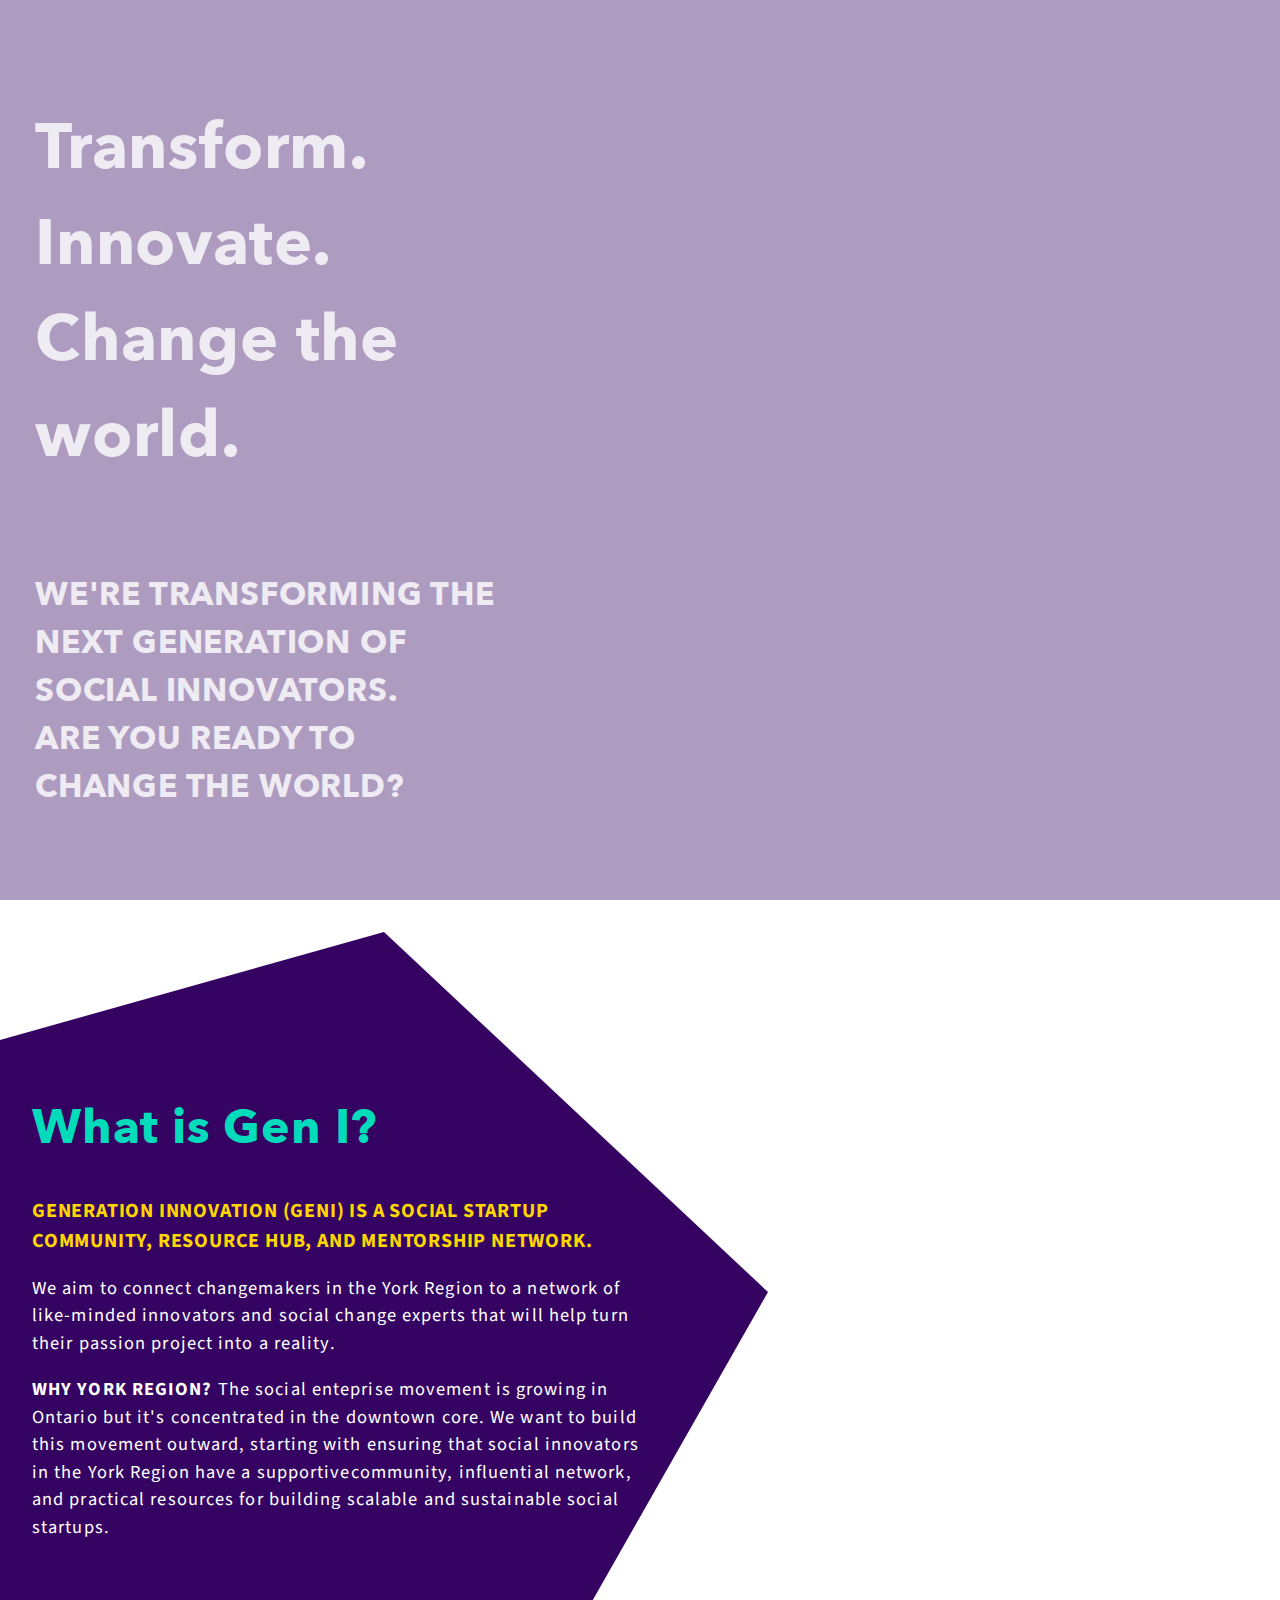
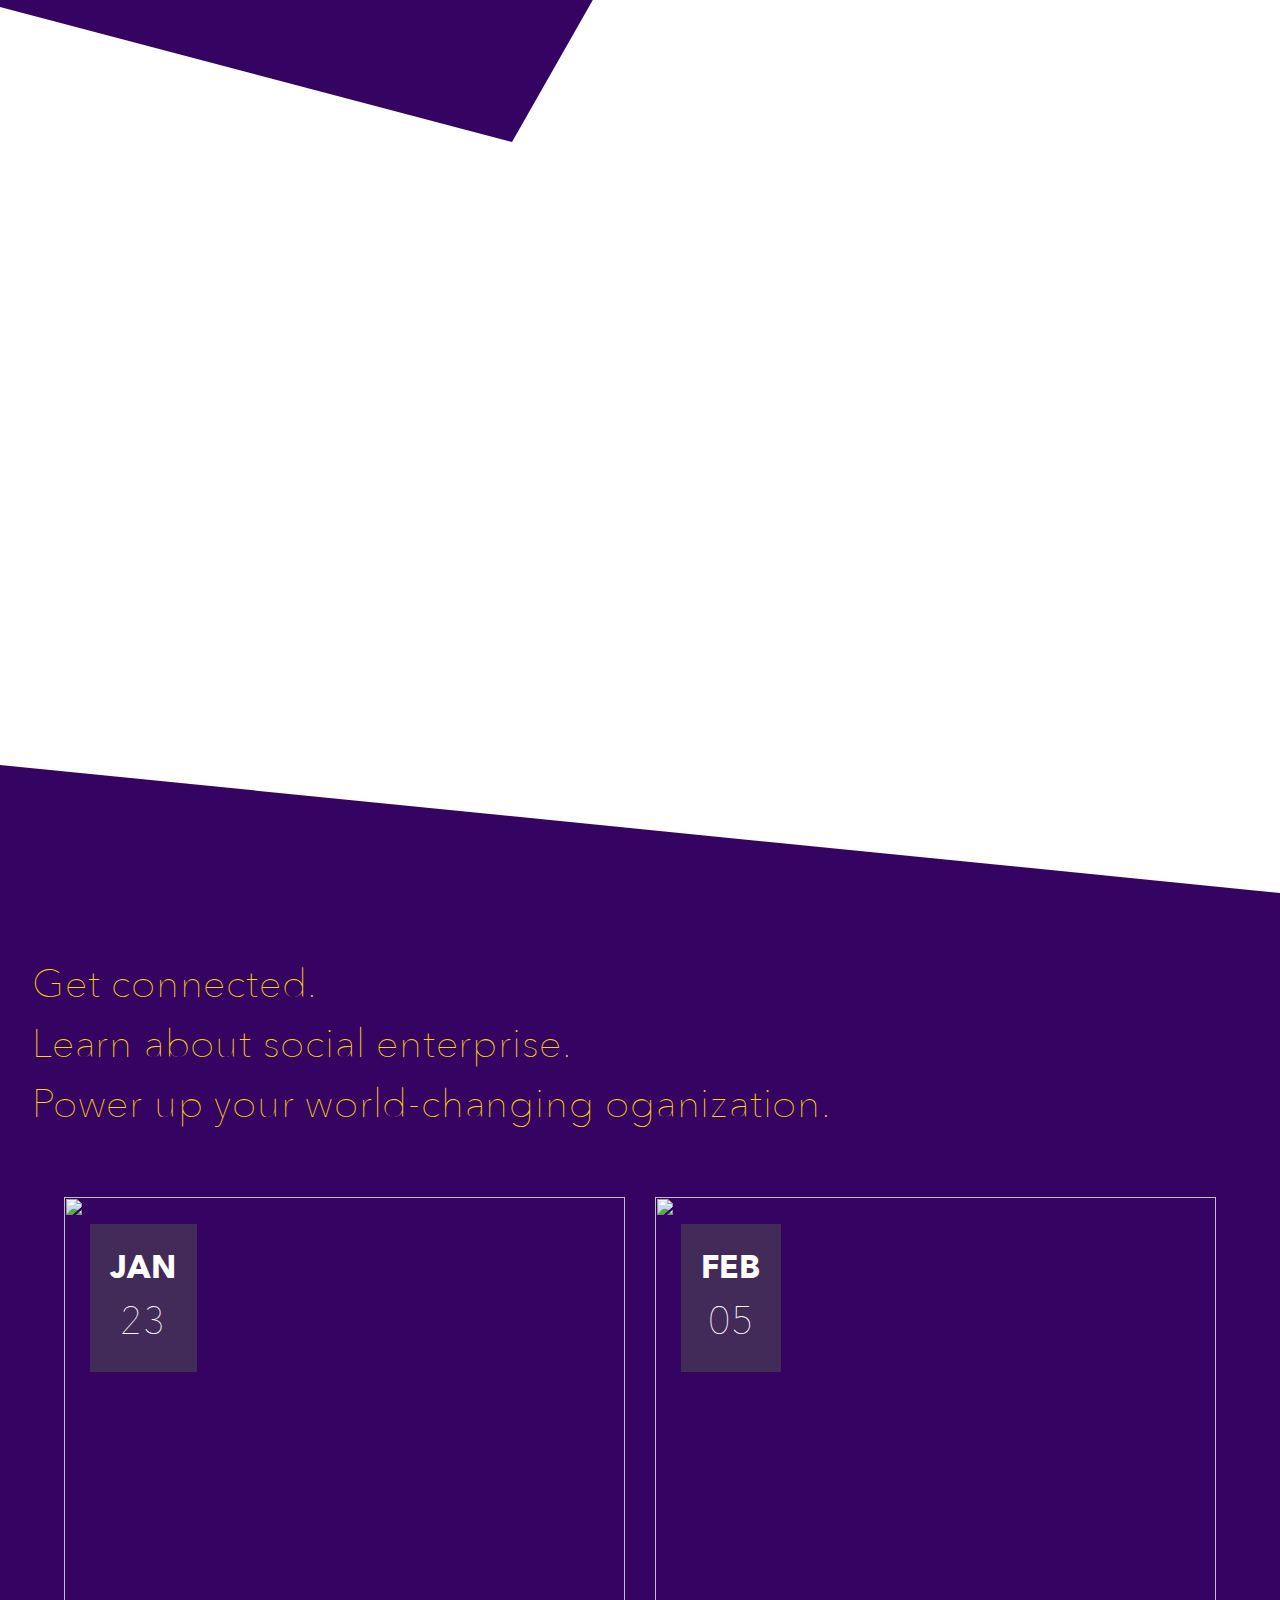
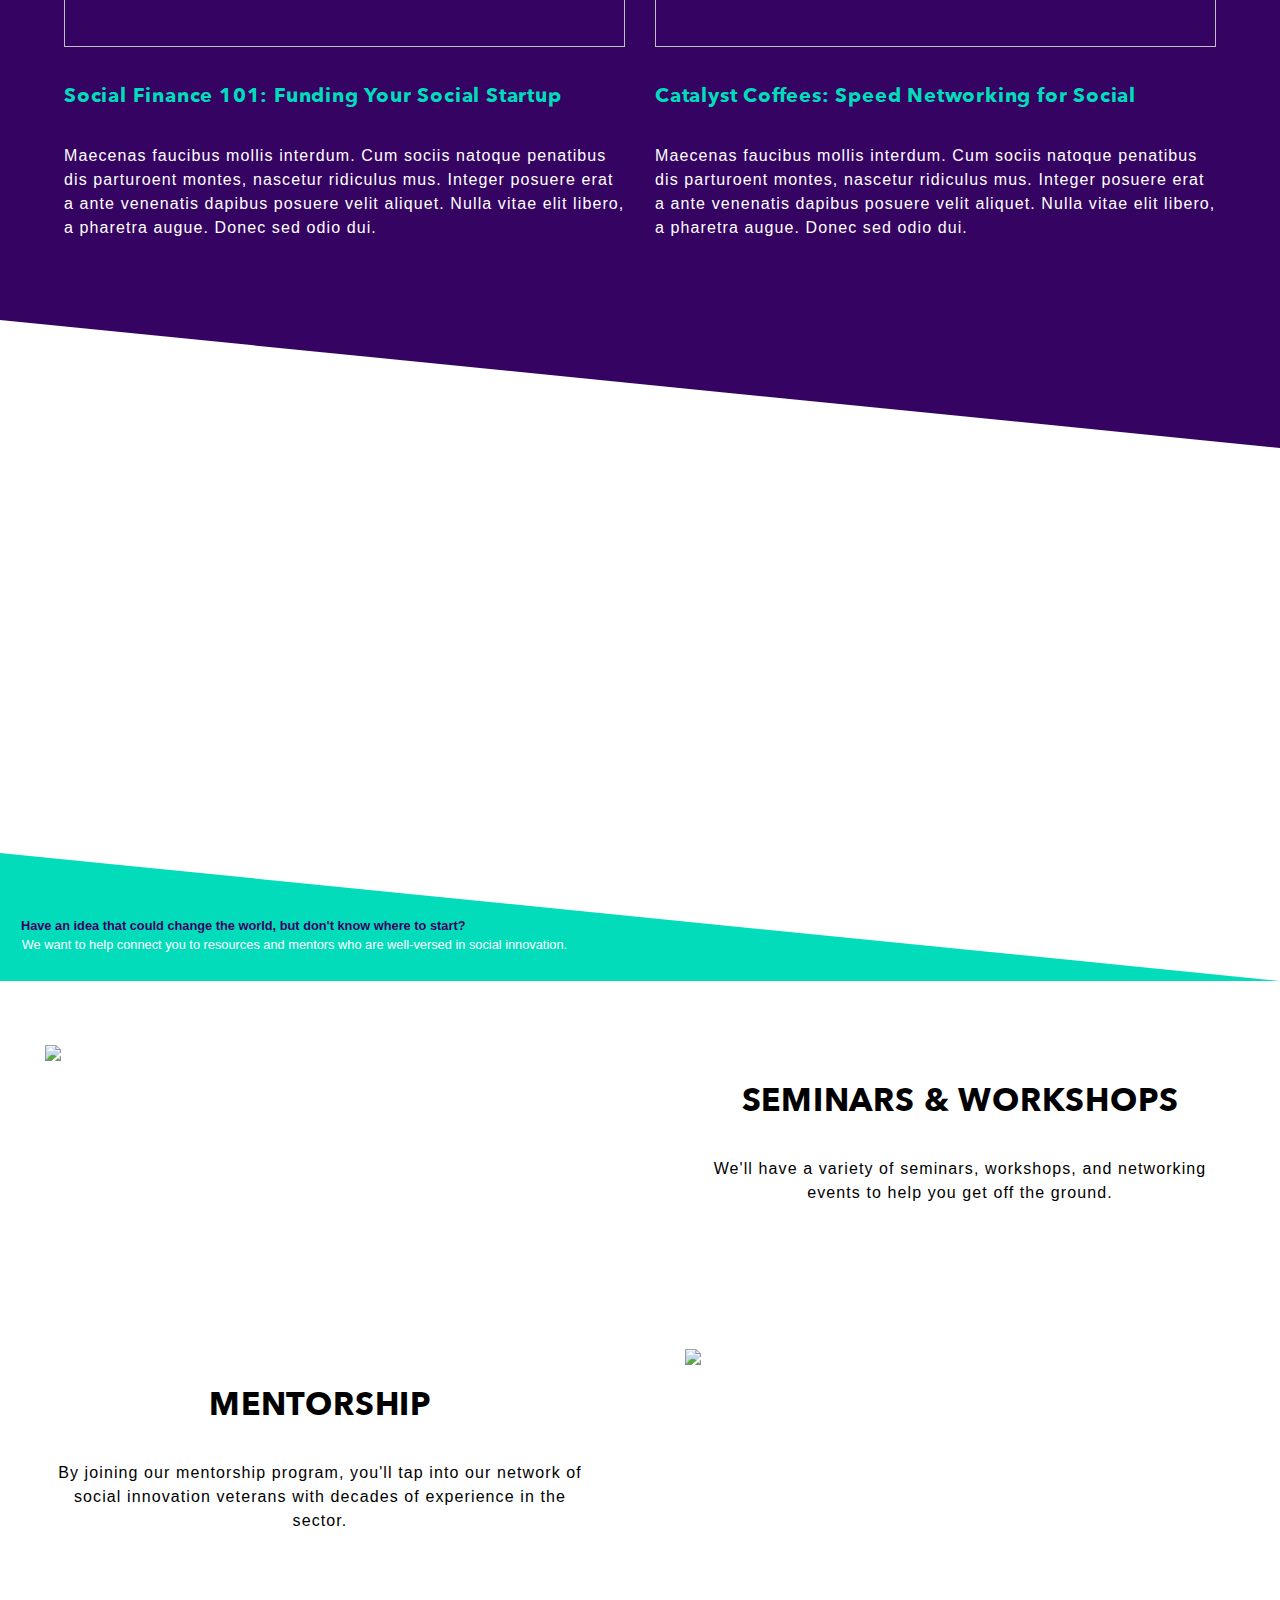
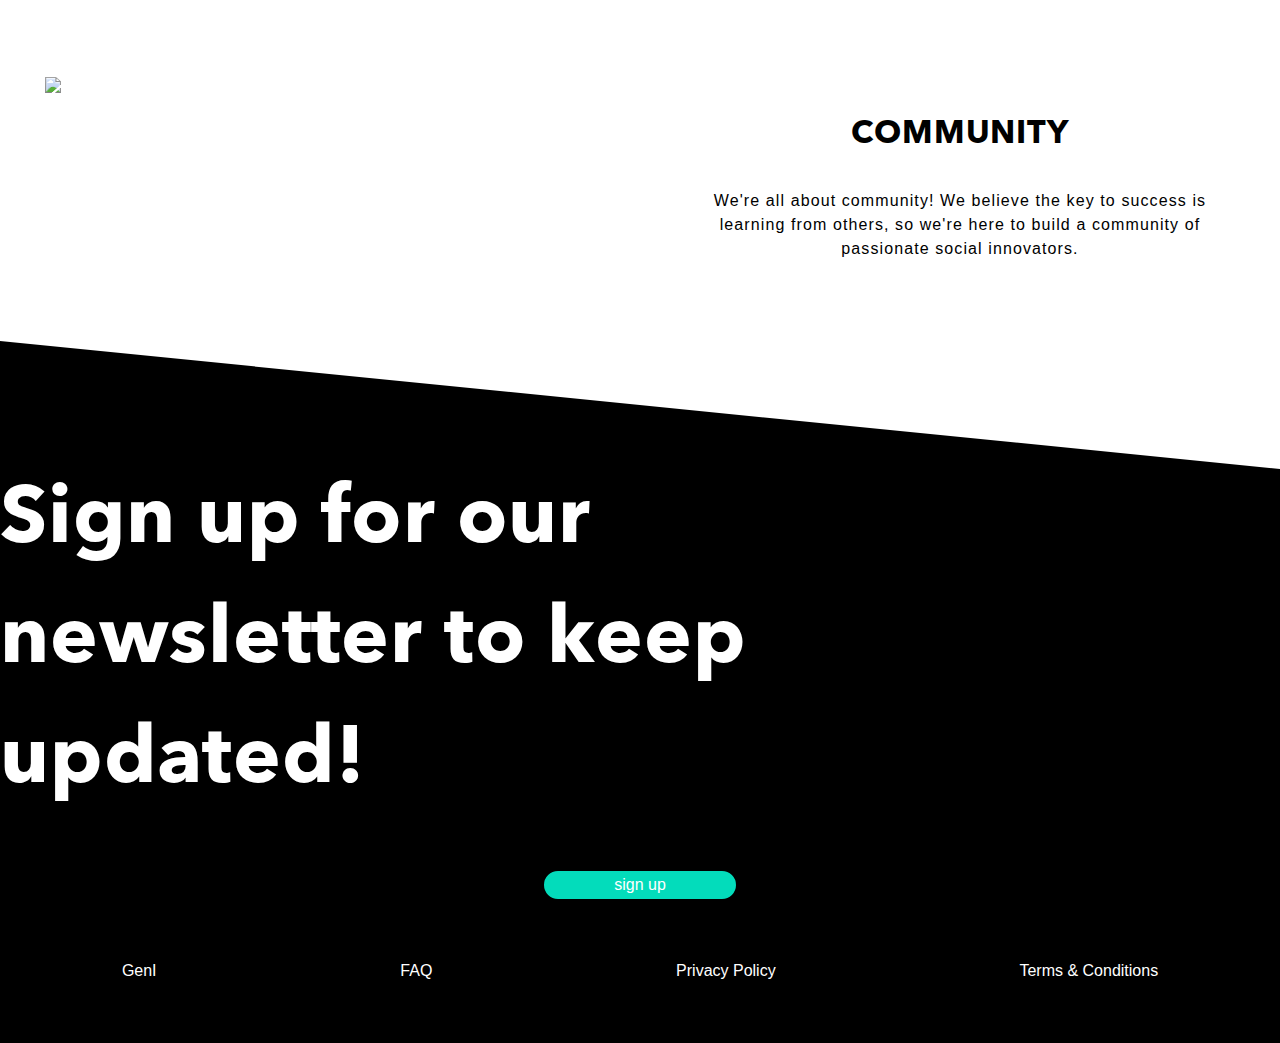
==== index.html @ 62f8d6be "Cleaning up typography and SCSS indenting" ====
<!DOCTYPE html>
<html>
<head>
	<title>Gen I</title>
	<meta name="viewport" content="width=device-width, initial-scale=1">
    <meta charset="UTF-8"/>
	<link rel="stylesheet" href="styles/style.css">
    <link href="https://fonts.googleapis.com/css?family=Oswald:500" rel="stylesheet">
    <link href="https://fonts.googleapis.com/css?family=Source+Sans+Pro" rel="stylesheet">
    <!-- <link rel='stylesheet' id='style-css' href='https://dmz.ryerson.ca/wp-content/themes/dmz/style.css?ver=4.9.8' type='text/css' media='all'/> -->
</head>

<body>

<!--     <nav class="nav">
        <div class="combo">
            <div class="combo-first u-verticalAlignMiddle ">
            </div>
            <div class="combo-last">
            <div class="nav-contentWrapper u-horizontalChildrenNoSpace">
            <div class="nav-listItemWrapper u-horizontalChildren">   
              <a href="https://dmz.ryerson.ca/about/" class="nav-listItem Array">
                About
              </a>        
              <a href="https://dmz.ryerson.ca/accelerator/" class="nav-listItem Array">
                Accelerator
              </a>         
              <a href="https://dmz.ryerson.ca/success-stories/" class="nav-listItem Array">
                Success stories
              </a>      
      </div>   
        <a href="/apply" class="applyButton categories u-bgColor--black">Apply</a>
    </div>
  </div>
  </div>
</nav>

<script type='text/javascript' src='https://ajax.googleapis.com/ajax/libs/jquery/1.11.1/jquery.min.js'></script>
<script src="https://dmz.ryerson.ca/wp-content/themes/dmz/js/plugins.js+main.min.js.pagespeed.jc.UQMGgN7pkT.js"></script>
<script>eval(mod_pagespeed_0NHhij$dhm);</script>
<script>eval(mod_pagespeed_MuyNrjIFzm);</script>
<script type='text/javascript' src='https://dmz.ryerson.ca/wp-includes/js/wp-embed.min.js?ver=4.9.8'></script>
 -->

    <!-- HEADER -->

	<header>

        <!-- <div class="wrapper"> -->
    		<div class="intro">
                <div class="content-intro">
    			<h1>Transform.</br>Innovate.</br>Change the world.</br></h1>
                <h3>We're transforming the next generation of social innovators.</br>Are you ready to change the world?</h3>
                </div>
                <div class="video-container">
                    <div class="color-overlay"></div>
                    <video autoplay muted loop>
                      <source src="video_bg.mp4" type="video/mp4">
                        <!-- add different formats for video -->
                    </video>
                </div>
                
            </div>
            <!-- <div class="introimage">
                <svg xmlns="http://www.w3.org/2000/svg" viewBox="0 0 100 100" preserveAspectRatio="none">
                    <polygon fill="white" points="0,0 30,0 10,50 70,100 100,80 110,110 0,100" />
                </svg>
                <img src="images/rockyshoretoronto.jpg">
            </div>
        </div> -->
    </header>

    <!-- ABOUT US SECTION -->

    <main> 
    	<div class="about">
            <svg xmlns="http://www.w3.org/2000/svg" viewBox="0 0 100 100" preserveAspectRatio="none">
                <polygon fill="white" points="0,75 40,90 60,40 30,0 0,12 0,0 100,0 100,100 0,100" />
            </svg>
            <div class="about-content">
                <h1>What is Gen I?</h1>
                
                <h2>GENERATION INNOVATION (GENI) IS A SOCIAL STARTUP COMMUNITY, RESOURCE HUB, AND MENTORSHIP NETWORK.</h2>
                
                <p>We aim to connect changemakers in the York Region to a network of like-minded innovators and social change experts that will help turn their passion project into a reality.</p>
                
                <p><span>Why York Region?</span> The social enteprise movement is growing in Ontario but it's concentrated in the downtown core.  We want to build this movement outward, starting with ensuring that social innovators in the York Region have a supportivecommunity, influential network, and practical resources for building scalable and sustainable social startups.</p>
            </div>
    	</div>

        <!-- EVENTS SECTION -->

    	<section class="skewedSection">
				<svg class="skewedSection-SVGTopW" xmlns="http://www.w3.org/2000/svg" viewBox="0 0 100 10" preserveAspectRatio="none">
				    <polygon points="100 0 100 10 0 0"></polygon>
				</svg>
				<div class="container">
					<div class="skewedSection-contentWrapper">
					    <h2 class="skewedSection-title">UPCOMING EVENTS</h2>
					</div>
				</div>
				<svg class="skewedSection-SVGBottom" xmlns="http://www.w3.org/2000/svg" viewBox="0 0 100 10" preserveAspectRatio="none">
				    <polygon points="100 10 0 10 0 0"></polygon>
				</svg>
		</section>

    	<section class="events clearfix">
            <div class="events-leed">
                <h4>Get connected.</br>Learn about social enterprise.</br>Power up your world-changing oganization.</h4>
            </div>

            <section class="events-info">
                <div class="events-wrapper">
                    <article>
                        <div class="event-header">
                            <div class="event-image">
                                <img src="images/event-image.jpg">
                            </div>

                            <div class="date">
                                <div class="date-box">
                                    <h3>JAN</h3>
                                    <h4>23</h4>
                                </div>
                            </div>
                        </div>
                        <div class="event-content">
                            <h5>Social Finance 101: Funding Your Social Startup</h5>
                            <p>Maecenas faucibus mollis interdum.  Cum sociis natoque penatibus dis parturoent montes, nascetur ridiculus mus.  Integer posuere erat a ante venenatis dapibus posuere velit aliquet. Nulla vitae elit libero, a pharetra augue. Donec sed odio dui.</p>
                        </div>
                    </article>
                    <article>
                        <div class="event-header">
                            <div class="event-image">
                                <img src="images/event-coffee.jpg">
                            </div>

                            <div class="date">
                                <div class="date-box">
                                    <h3>FEB</h3>
                                    <h4>05</h4>
                                </div>
                            </div>
                        </div>

                        <div class="event-content">
                            <h5>Catalyst Coffees: Speed Networking for Social</h5>
                            <p>Maecenas faucibus mollis interdum.  Cum sociis natoque penatibus dis parturoent montes, nascetur ridiculus mus.  Integer posuere erat a ante venenatis dapibus posuere velit aliquet. Nulla vitae elit libero, a pharetra augue. Donec sed odio dui.</p>
                        </div>
                    </article>
                </div>
            </section>
    	</section>

        <!-- <section class="skewedSection-logo clearfix">
                <svg class="skewedSection-SVGTopW-logo" xmlns="http://www.w3.org/2000/svg" viewBox="0 0 100 10" preserveAspectRatio="none">
                    <polygon points="100 0 100 10 0 0"></polygon>
                </svg>
                <div class="container-logo">
                    <div class="logo-content">
                        <div class="logos"></div>
                        <img src="images/logos.jpg">
                    </div>
                </div>
                <svg class="skewedSection-SVGBottom-logo" xmlns="http://www.w3.org/2000/svg" viewBox="0 0 100 10" preserveAspectRatio="none">
                    <polygon points="100 10 0 10 0 10"></polygon>
                </svg>
        </section>  -->    

        <!-- EVENTS SECTION ENDS HERE -->

        <!-- OUR VISION SECTION -->

    	<section class="skewedSection-vision">
				<svg class="skewedSection-SVGTopW-vision" xmlns="http://www.w3.org/2000/svg" viewBox="0 0 100 10" preserveAspectRatio="none">
				    <polygon points="100 0 100 10 0 0"></polygon>
				</svg>
				<div class="container">
					<div class="skewedSection-contentWrapper">
					    <h2 class="skewedSection-title">OUR VISION</h2>
					</div>
				</div>
				<svg class="skewedSection-SVGBottom-vision" xmlns="http://www.w3.org/2000/svg" viewBox="0 0 100 10" preserveAspectRatio="none">
				    <polygon points="100 10 0 10 0 0"></polygon>
                    <text class="skewedSection-SVGBottom-text" x="19" y="6">Have an idea that could change the world, but don't know where to start?</text>
                    <text class="skewedSection-SVGBottom-text2" x="23" y="7.5">We want to help connect you to resources and mentors who are well-versed in social innovation.</text>
				</svg>
		</section>

    	<section class="vision clearfix">
    		<div class="wrapper-vision clearfix">
                <div class="picture">
                    <img src="images/techmeeting.jpg">
                </div>
                <div class="article">
        			<h3>Seminars &amp; Workshops</h3>
        			<p>We'll have a variety of seminars, workshops, and networking events to help you get off the ground.</p>
                </div>
    		</div>
    		<div class="wrapper-vision clearfix">
                <div class="article">
        			<h3>Mentorship</h3>
        			<p>By joining our mentorship program, you'll tap into our network of social innovation veterans with decades of experience in the sector.</p>
                </div>
                <div class="picture">
                    <img src="images/mentorship.jpg">
                </div>
    		</div>
    		<div class="wrapper-vision clearfix">
                <div class="picture">
                    <img src="images/torontobuilding.jpg">
                </div>
                <div class="article">
        			<h3>Community</h3>
        			<p>We're all about community! We believe the key to success is learning from others, so we're here to build a community of passionate social innovators.</p>
                </div>
    		</div>
    	</section>

        <!-- OUR VISION SECTION ENDS HERE -->
    </main>

    <footer>
        <svg class="skewedSection-SVGTopW-footer" xmlns="http://www.w3.org/2000/svg" viewBox="0 0 100 10" preserveAspectRatio="none">
                <polygon points="100 0 100 10 0 0"></polygon>
        </svg>
        <div class="footer-content">
        	<div class="footerintro">
        		<h1>Sign up for our</br>newsletter to keep</br>updated!</h1>
        	</div>
            <div class="signup">sign up</div>
            <div class="info">
                <div>GenI</div>
                <div>FAQ</div>
                <div>Privacy Policy</div>
                <div>Terms &amp; Conditions</div>
            </div>
        </div>
    </footer>

<!--     <script>
        // When the user scrolls down 20px from the top of the document, slide down the navbar
        window.onscroll = function() {scrollFunction()};

        function scrollFunction() {
          if (document.body.scrollTop > 20 || document.documentElement.scrollTop > 20) {
            document.getElementById("navbar").style.top = "0";
          } else {
            document.getElementById("navbar").style.top = "-50px";
          }
        }
    </script> -->

</body>
</html>
---- styles/style.css ----
article, aside, details, figcaption, figure, footer, header, hgroup, nav, section, summary {
  display: block; }

audio, canvas, video {
  display: inline-block; }

audio:not([controls]) {
  display: none;
  height: 0; }

[hidden] {
  display: none; }

html {
  font-family: sans-serif;
  -webkit-text-size-adjust: 100%;
  -ms-text-size-adjust: 100%; }

a:focus {
  outline: thin dotted; }

a:active, a:hover {
  outline: 0; }

h1 {
  font-size: 2em; }

abbr[title] {
  border-bottom: 1px dotted; }

b, strong {
  font-weight: 700; }

dfn {
  font-style: italic; }

mark {
  background: #ff0;
  color: #000; }

code, kbd, pre, samp {
  font-family: monospace, serif;
  font-size: 1em; }

pre {
  white-space: pre-wrap;
  word-wrap: break-word; }

q {
  quotes: \201C \201D \2018 \2019; }

small {
  font-size: 80%; }

sub, sup {
  font-size: 75%;
  line-height: 0;
  position: relative;
  vertical-align: baseline; }

sup {
  top: -.5em; }

sub {
  bottom: -.25em; }

img {
  border: 0; }

svg:not(:root) {
  overflow: hidden; }

fieldset {
  border: 1px solid silver;
  margin: 0 2px;
  padding: .35em .625em .75em; }

button, input, select, textarea {
  font-family: inherit;
  font-size: 100%;
  margin: 0; }

button, input {
  line-height: normal; }

button, html input[type=button],
input[type=reset], input[type=submit] {
  -webkit-appearance: button;
  cursor: pointer; }

button[disabled], input[disabled] {
  cursor: default; }

input[type=checkbox], input[type=radio] {
  box-sizing: border-box;
  padding: 0; }

input[type=search] {
  -webkit-appearance: textfield;
  -moz-box-sizing: content-box;
  -webkit-box-sizing: content-box;
  box-sizing: content-box; }

input[type=search]::-webkit-search-cancel-button, input[type=search]::-webkit-search-decoration {
  -webkit-appearance: none; }

textarea {
  overflow: auto;
  vertical-align: top; }

table {
  border-collapse: collapse;
  border-spacing: 0; }

body, figure {
  margin: 0; }

legend, button::-moz-focus-inner, input::-moz-focus-inner {
  border: 0;
  padding: 0; }

.clearfix:after {
  visibility: hidden;
  display: block;
  font-size: 0;
  content: " ";
  clear: both;
  height: 0; }

* {
  -moz-box-sizing: border-box;
  -webkit-box-sizing: border-box;
  box-sizing: border-box; }

* {
  box-sizing: border-box; }

.clearfix:after {
  visibility: hidden;
  display: block;
  font-size: 0;
  content: " ";
  clear: both;
  height: 0; }

/**********************************
/* TYPOGRAPHY
/* - Imports
**********************************/
/* Webfont Imports */
@font-face {
  font-family: 'Avenir Next';
  src: url("../fonts/AvenirNext-Regular.woff") format("woff2"), url("../fonts/AvenirNext-Heavy.woff") format("woff");
  font-weight: 900;
  font-style: normal; }
@font-face {
  font-family: 'Avenir Next';
  src: url("../fonts/AvenirNext-UltraLight.woff2") format("woff2"), url("../fonts/AvenirNext-UltraLight.woff") format("woff");
  font-weight: 200;
  font-style: normal; }
@font-face {
  font-family: 'Avenir Next';
  src: url("../fonts/AvenirNext-Bold.woff2") format("woff2"), url("../fonts/AvenirNext-Bold.woff") format("woff");
  font-weight: bold;
  font-style: normal; }
@font-face {
  font-family: 'Avenir Next';
  src: url("../fonts/AvenirNext-Italic.woff2") format("woff2"), url("../fonts/AvenirNext-Italic.woff") format("woff");
  font-weight: normal;
  font-style: italic; }
@font-face {
  font-family: 'Avenir Next';
  src: url("../fonts/AvenirNext-Regular.woff2") format("woff2"), url("../fonts/AvenirNext-Regular.woff") format("woff");
  font-weight: normal;
  font-style: normal; }
@font-face {
  font-family: 'Open Sans';
  src: url("open_sans_700-webfont.woff2") format("woff2"), url("open_sans_700-webfont.woff") format("woff");
  font-weight: bold;
  font-style: normal; }
@font-face {
  font-family: 'Open Sans';
  src: url("open_sans_700italic-webfont.woff2") format("woff2"), url("open_sans_700italic-webfont.woff") format("woff");
  font-weight: bold;
  font-style: italic; }
@font-face {
  font-family: 'Open Sans';
  src: url("open_sans_italic-webfont.woff2") format("woff2"), url("open_sans_italic-webfont.woff") format("woff");
  font-weight: normal;
  font-style: italic; }
@font-face {
  font-family: 'Open Sans';
  src: url("open_sans_regular-webfont.woff2") format("woff2"), url("open_sans_regular-webfont.woff") format("woff");
  font-weight: normal;
  font-style: normal; }
/**********************************
/* SASS VARIABLES
/* - Typography
/* - Colours
/* - Gradients
/* - CSS Shapes
**********************************/
/* Typography Variables */
/* Colour Variables */
/**********************************
/* TYPOGRAPHY STYLES
/* - Setup (body, html)
/* - Headers
/* - Lists (UL, OL)
/* - Links
/* - CTAs
**********************************/
/* Typography Styles Setup */
body, html {
  font-family: "Open Sans", Arial, Helvetica, sans-serif;
  font-size: 16px;
  color: #000000; }

h1, h2, h3, h4, h5, h6 {
  font-family: "Avenir Next", "Franklin Gothic Medium", "Arial Narrow", Arial, sans-serif;
  font-weight: bold;
  line-height: 1.5;
  letter-spacing: 0.8px; }

/* Really, I'm just using these below H1-6 styles to assign a variety of font sizing that I know I'll be using throughout this design */
h1 {
  font-size: 5rem; }

h2 {
  font-size: 3.75rem;
  text-transform: uppercase; }

h3 {
  font-size: 2rem;
  text-transform: uppercase; }

h4 {
  font-size: 2.5rem;
  font-weight: 200; }

h5 {
  font-size: 1.25rem; }

h6 {
  font-size: 1.25rem;
  font-style: italic;
  font-weight: bold; }

p {
  line-height: 1.5;
  letter-spacing: 1.1px; }

/* Links within paragraphs */
p a {
  font-weight: bold;
  color: #03DCBB; }

/**********************************
/* SECTION: EVENTS
**********************************/
.events {
  max-width: 100%;
  background: #350462; }

.events-wrapper {
  width: 90%;
  margin: 0 auto; }

.events-leed {
  padding: 1vh 2.5vw;
  color: #FED702; }

.date {
  text-align: center;
  margin-left: 2vw;
  margin-top: 3vh;
  z-index: 1;
  height: 18vh; }
  .date .date-box {
    padding: 20px;
    background: rgba(80, 80, 80, 0.5); }
    .date .date-box h3, .date .date-box h4 {
      color: #FFFFFF;
      margin: 0; }

article {
  background: #350462;
  width: calc((100% - 30px) / 2);
  margin-right: 30px;
  float: left; }

.events-info article:nth-of-type(2) {
  margin-right: 0; }

.event-header {
  width: 100%;
  height: 50vh;
  position: relative;
  display: flex;
  justify-content: left;
  overflow: hidden;
  margin: 0 auto; }
  .event-header .event-image img {
    width: 100%;
    height: 50vh; }
  .event-header .event-image {
    position: absolute;
    top: 0;
    left: 0;
    width: 100%; }

.event-content {
  padding: 0 0 4rem; }
  .event-content h5 {
    color: #03DCBB; }

.event-content p {
  color: #fff; }

/**********************************
/* THIS IS FOR THE SKEWED SECTION
**********************************/
.skewedSection, .skewedSection-vision, .skewedSection-logo {
  position: relative; }

.skewedSection {
  background: url(../images/header-vision.jpg);
  background-position: center;
  background-size: cover;
  background-repeat: no-repeat;
  background-attachment: fixed; }

.skewedSection-vision {
  background: url(../images/light.jpg);
  background-position: center top;
  background-size: cover;
  background-repeat: no-repeat;
  background-attachment: fixed; }

.skewedSection-title {
  font-family: "Avenir Next", "Franklin Gothic Medium", "Arial Narrow", Arial, sans-serif; }

.skewedSection-contentWrapper {
  padding-top: 250px;
  padding-bottom: 325px;
  min-height: 160px;
  vertical-align: middle; }

.skewedSection-title {
  font-size: 30px;
  line-height: 1.2;
  color: #fff; }

.skewedSection-SVGTopW {
  position: absolute;
  fill: #fff; }

.skewedSection-SVGTopW-vision {
  position: absolute;
  fill: #350462; }

.skewedSection-SVGTopW-logo {
  position: absolute;
  fill: #350462; }

.skewedSection-SVGBottom {
  position: absolute;
  fill: #350462; }

.skewedSection-SVGBottom-vision {
  position: absolute;
  fill: #03DCBB; }

.skewedSection-SVGBottom-logo {
  position: absolute;
  fill: #03DCBB; }

.skewedSection-SVGBottom, .skewedSection-SVGBottom-vision, .skewedSection-SVGBottom-logo {
  bottom: 0; }

.skewedSection-SVGBottom-text {
  font-size: 1px;
  font-weight: bold;
  text-anchor: middle;
  fill: #350462; }

.skewedSection-SVGBottom-text2 {
  font-size: 1px;
  text-anchor: middle;
  fill: white; }

.container {
  max-width: 1060px;
  margin: 0 auto;
  width: 90%; }

section {
  display: block; }

*, :after, :before {
  box-sizing: border-box; }

svg:not(:root) {
  overflow: hidden; }

div {
  display: block; }

/*SKEWED SECTION ENDS HERE*/
/*HEADER SECTION STARTS HERE*/
.video-container {
  position: absolute;
  top: 0;
  left: 0;
  width: 100%; }

.color-overlay {
  position: absolute;
  top: 0;
  left: 0;
  background-color: #350462;
  width: 100%;
  height: 100vh;
  opacity: 0.4; }

.intro {
  width: 100%;
  height: 100vh;
  position: relative;
  display: flex;
  align-items: center;
  justify-content: left;
  overflow: hidden; }

.content-intro {
  width: 40vw;
  text-align: left;
  padding: 20px;
  margin: 15px;
  z-index: 1;
  opacity: 0.8; }

.content-intro h1 {
  font-family: "Avenir Next", "Franklin Gothic Medium", "Arial Narrow", Arial, sans-serif;
  font-size: 4em;
  color: #fff; }

.content-intro h3 {
  font-family: "Avenir Next", "Franklin Gothic Medium", "Arial Narrow", Arial, sans-serif;
  padding-top: 5vh;
  font-size: 2em;
  color: #fff; }

/*HEADER SECTION ENDS HERE*/
/*ABOUT GENI STARTS HERE*/
.about {
  max-width: 100vw;
  margin: 0 auto;
  background-color: #350462;
  height: 100vh; }

.about-content {
  width: 50%; }

.about-content h1 {
  padding-top: 25%;
  padding-left: 2.5vw;
  color: #03DCBB;
  font-family: "Avenir Next", "Franklin Gothic Medium", "Arial Narrow", Arial, sans-serif;
  font-size: 3em; }

.about-content h2 {
  font-family: 'Source Sans Pro', sans-serif;
  font-size: 1.25em;
  padding-left: 2.5vw;
  color: #FED702; }

.about-content p {
  font-family: 'Source Sans Pro', sans-serif;
  font-size: 1.15em;
  padding-left: 2.5vw;
  color: #fff; }

.about-content span {
  text-transform: uppercase;
  font-weight: bold; }

.about svg {
  position: absolute;
  width: 100%;
  height: 100%; }

/*ABOUT GENI ENDS HERE*/
/*OUR VISION CONTENT*/
.wrapper-vision {
  max-width: 100vw;
  margin: 0 auto; }

.picture img {
  max-width: 100%; }

.picture {
  float: left;
  width: 50%;
  padding: 5vw 5vh; }

.article {
  float: left;
  width: 50%;
  padding: 5vw 5vh;
  text-align: center; }

/*OUR VISION CONTENT ENDS HERE*/
/*FOOTER SECTION STARTS HERE*/
.skewedSection-SVGTopW-footer {
  position: absolute;
  fill: #fff; }

.footer-content {
  padding-top: 7vh;
  padding-bottom: 7vh;
  background-color: black; }

.footerintro {
  /*vertical-align: middle;*/
  color: #fff; }

.signup {
  margin: 0 auto;
  width: 15%;
  background: #03DCBB;
  border: 5px solid #03DCBB;
  border-radius: 30px;
  color: #fff;
  text-align: center; }

.info {
  padding-top: 7vh;
  display: flex;
  justify-content: space-around;
  color: #fff; }

/*# sourceMappingURL=style.css.map */
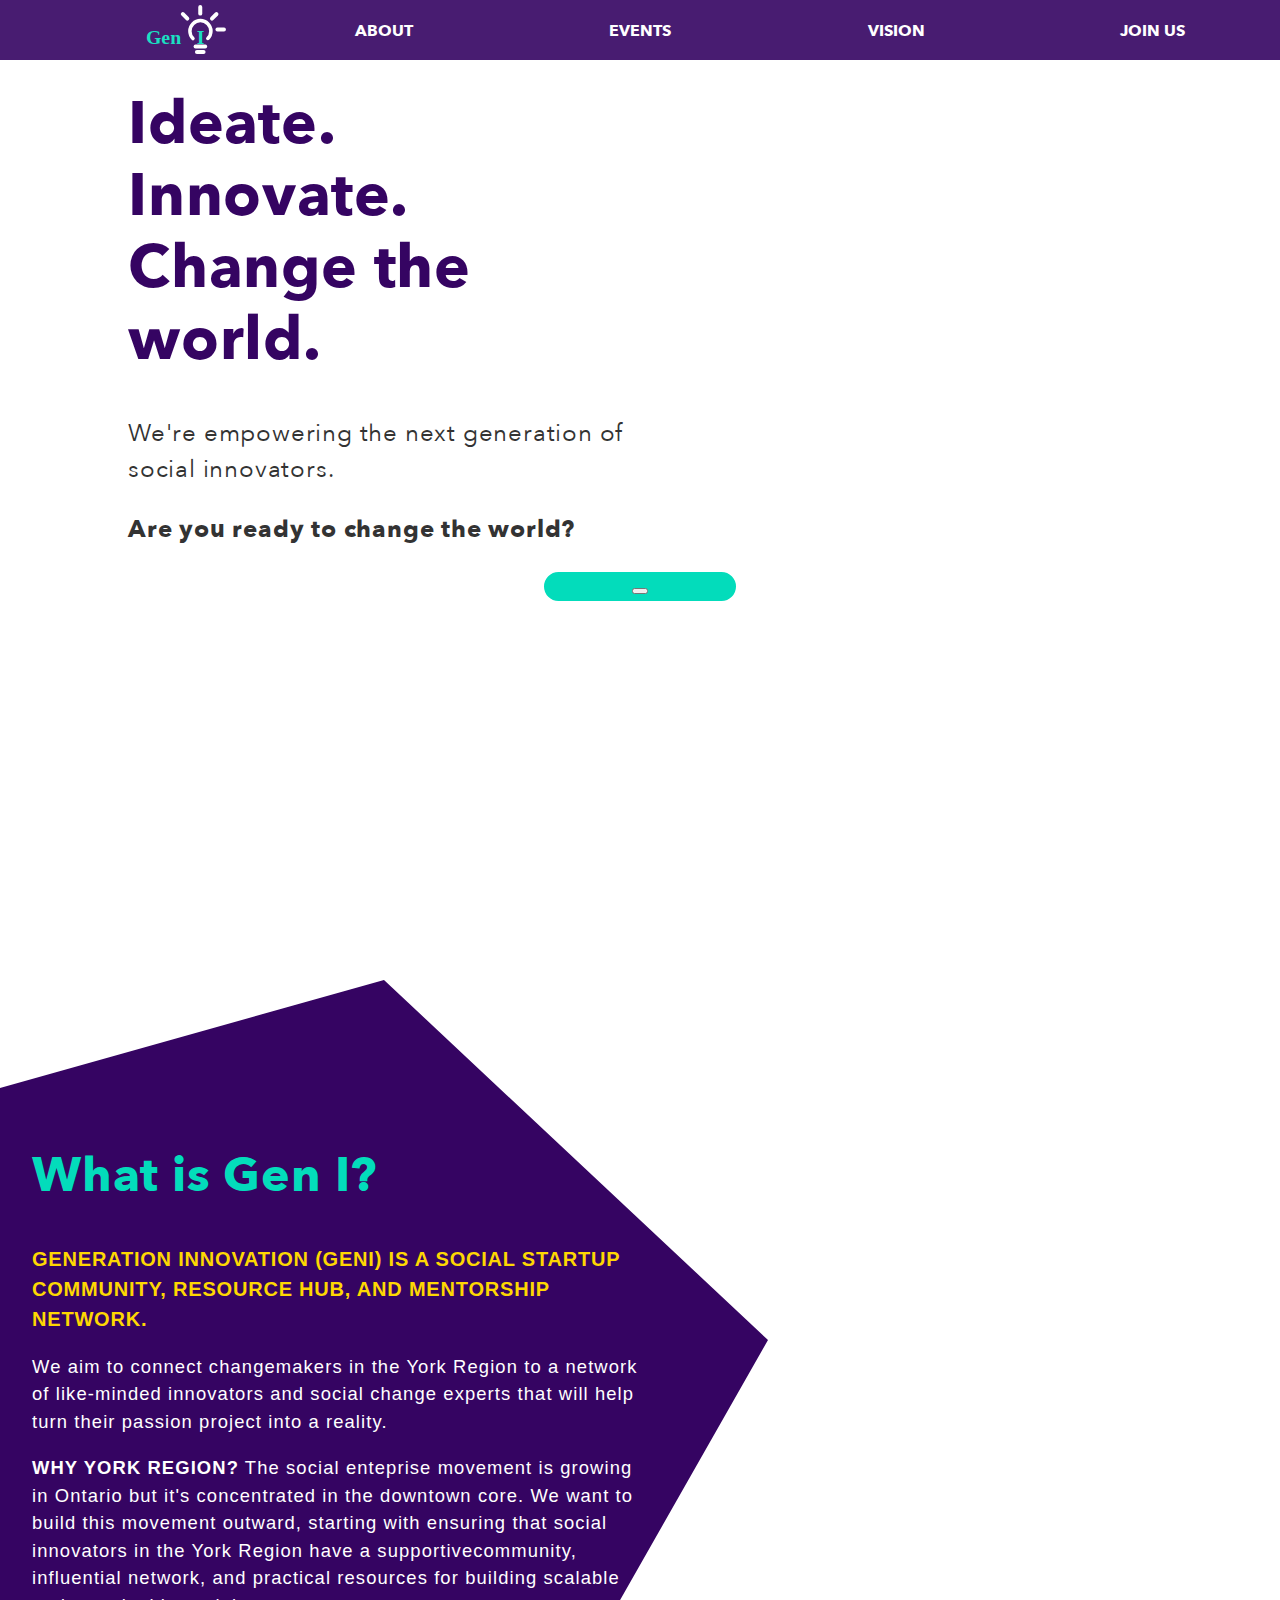
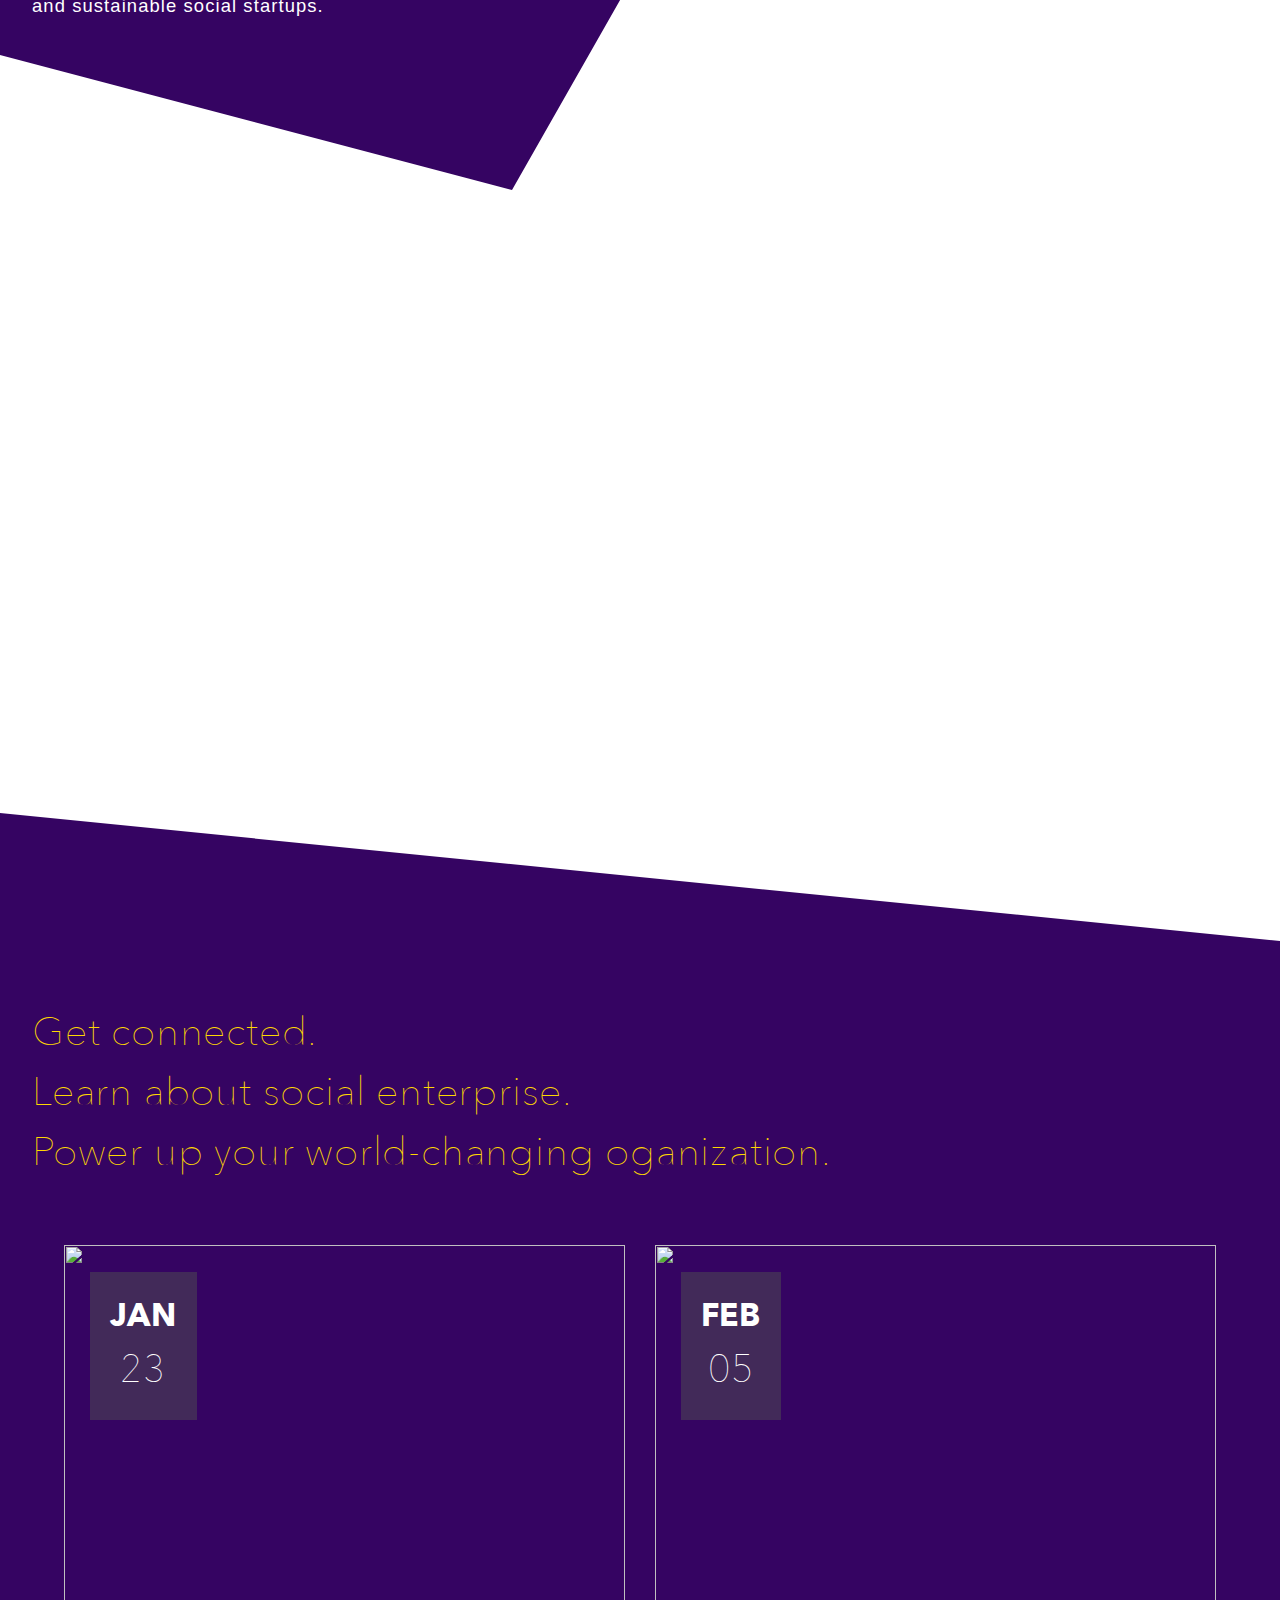
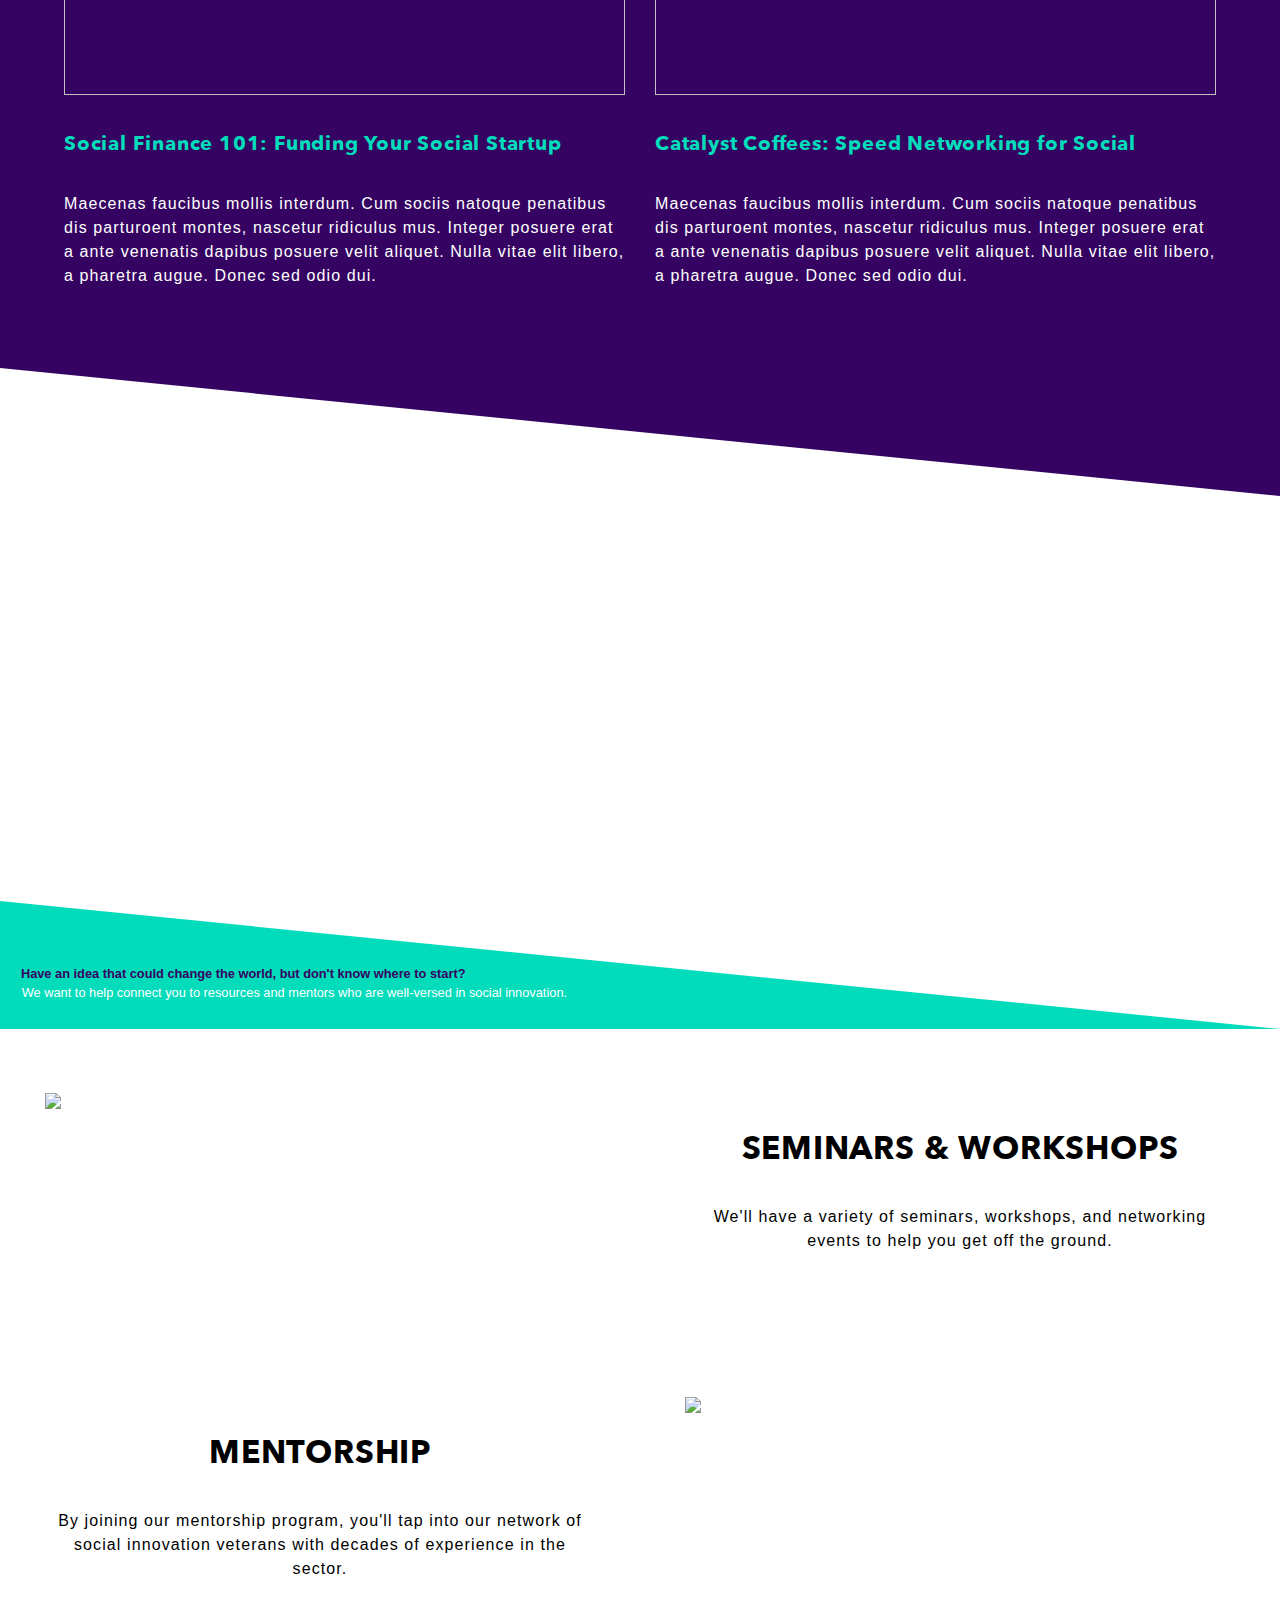
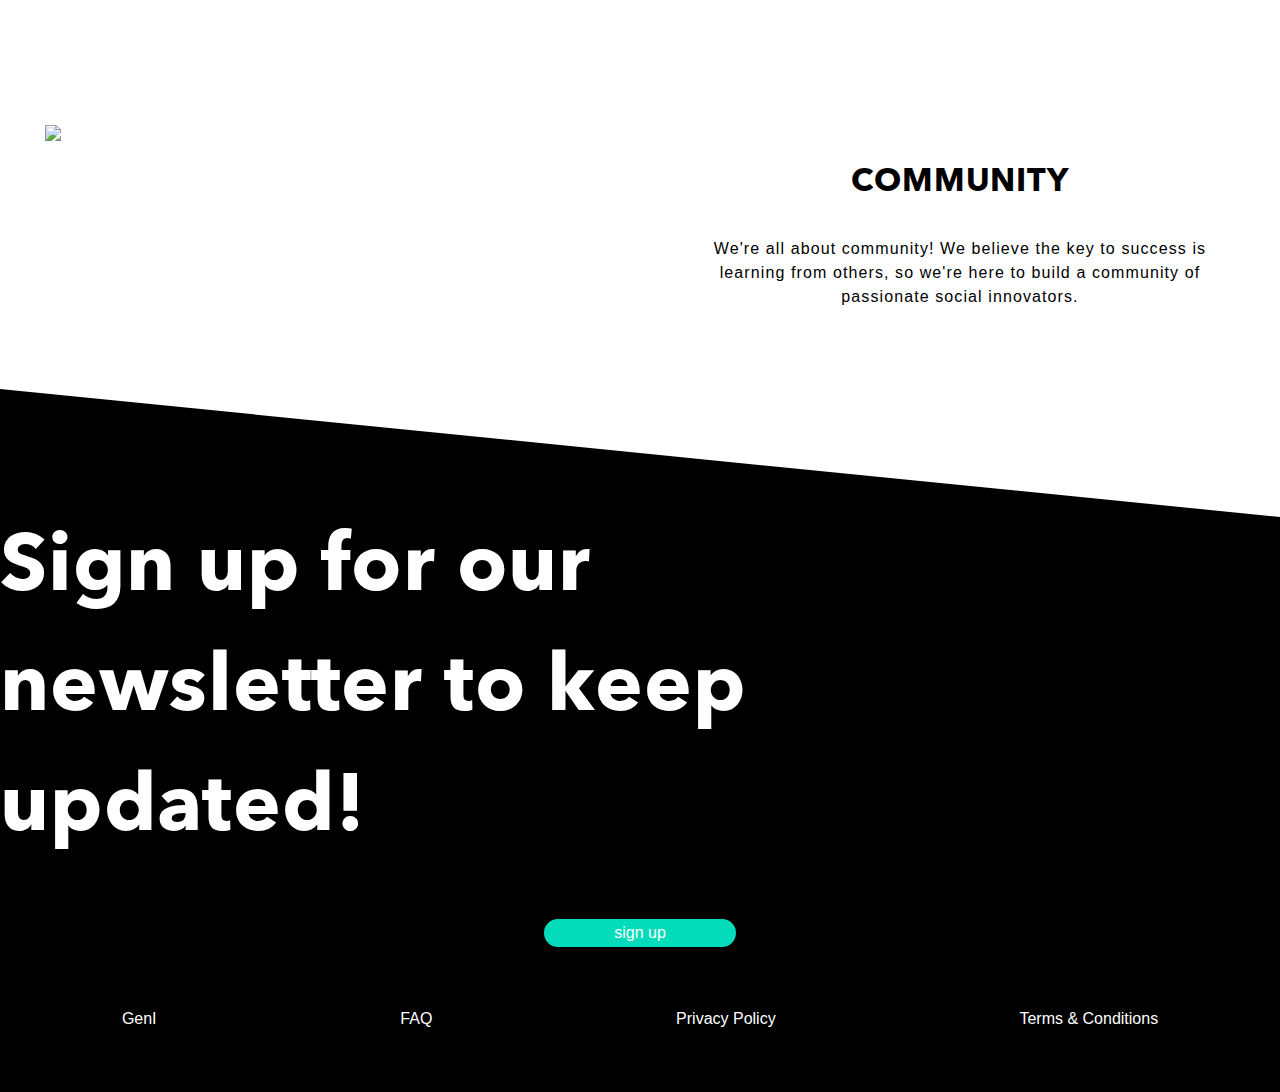
==== commit 5fb568c3: "Merge pull request #1 from kevinfreire/master" ====
--- a/index.html
+++ b/index.html
@@ -1,82 +1,86 @@
 <!DOCTYPE html>
 <html>
+
 <head>
 	<title>Gen I</title>
 	<meta name="viewport" content="width=device-width, initial-scale=1">
     <meta charset="UTF-8"/>
 	<link rel="stylesheet" href="styles/style.css">
-    <link href="https://fonts.googleapis.com/css?family=Oswald:500" rel="stylesheet">
-    <link href="https://fonts.googleapis.com/css?family=Source+Sans+Pro" rel="stylesheet">
     <!-- <link rel='stylesheet' id='style-css' href='https://dmz.ryerson.ca/wp-content/themes/dmz/style.css?ver=4.9.8' type='text/css' media='all'/> -->
 </head>
 
 <body>
-
-<!--     <nav class="nav">
-        <div class="combo">
-            <div class="combo-first u-verticalAlignMiddle ">
-            </div>
-            <div class="combo-last">
-            <div class="nav-contentWrapper u-horizontalChildrenNoSpace">
-            <div class="nav-listItemWrapper u-horizontalChildren">   
-              <a href="https://dmz.ryerson.ca/about/" class="nav-listItem Array">
-                About
-              </a>        
-              <a href="https://dmz.ryerson.ca/accelerator/" class="nav-listItem Array">
-                Accelerator
-              </a>         
-              <a href="https://dmz.ryerson.ca/success-stories/" class="nav-listItem Array">
-                Success stories
-              </a>      
-      </div>   
-        <a href="/apply" class="applyButton categories u-bgColor--black">Apply</a>
-    </div>
-  </div>
-  </div>
-</nav>
-
-<script type='text/javascript' src='https://ajax.googleapis.com/ajax/libs/jquery/1.11.1/jquery.min.js'></script>
-<script src="https://dmz.ryerson.ca/wp-content/themes/dmz/js/plugins.js+main.min.js.pagespeed.jc.UQMGgN7pkT.js"></script>
-<script>eval(mod_pagespeed_0NHhij$dhm);</script>
-<script>eval(mod_pagespeed_MuyNrjIFzm);</script>
-<script type='text/javascript' src='https://dmz.ryerson.ca/wp-includes/js/wp-embed.min.js?ver=4.9.8'></script>
- -->
-
-    <!-- HEADER -->
-
 	<header>
-
-        <!-- <div class="wrapper"> -->
-    		<div class="intro">
-                <div class="content-intro">
-    			<h1>Transform.</br>Innovate.</br>Change the world.</br></h1>
-                <h3>We're transforming the next generation of social innovators.</br>Are you ready to change the world?</h3>
-                </div>
-                <div class="video-container">
-                    <div class="color-overlay"></div>
-                    <video autoplay muted loop>
-                      <source src="video_bg.mp4" type="video/mp4">
-                        <!-- add different formats for video -->
-                    </video>
-                </div>
-                
-            </div>
-            <!-- <div class="introimage">
+        <!-- Navigation will go here -->
+        <nav>
+            <div class="logo-wrapper">
+                <img id="logo" src="images/geni-logo-web.svg"/>
+                <!-- I can't decide if I prefer the image or words on yellow bkg... -->
+                <!-- <div class="logo-word">GEN I</div> -->
+            </div>
+            <ul>
+                <li>
+                    <a href="#about">About</a>
+                </li>
+
+                <li>
+                    <a href="#events">Events</a>
+                </li>
+
+                <li>
+                    <a href="#vision">Vision</a>
+                </li>
+
+                <li class="nav-CTA">
+                    <a href="#join">Join Us</a>
+                </li>
+            </ul>
+        </nav>
+    </header>
+
+    <main>
+        <section id="hero">
+            <div class="hero-content">
+                <h1>Ideate.</br>
+                    Innovate.</br>
+                    Change the world.</br>
+                </h1>
+
+                <h2>We're empowering the next generation of social innovators.</h2>
+
+                <h3>Are you ready to change the world?</h3>
+            </div>
+        
+            <div class="hero-image pentagon-right bkg-rocky-toronto"></div>
+
+            <!-- <div class="hero-image">
+                <div class="pentagon-right"></div>
+
                 <svg xmlns="http://www.w3.org/2000/svg" viewBox="0 0 100 100" preserveAspectRatio="none">
                     <polygon fill="white" points="0,0 30,0 10,50 70,100 100,80 110,110 0,100" />
                 </svg>
-                <img src="images/rockyshoretoronto.jpg">
-            </div>
-        </div> -->
-    </header>
+            </div> -->
+
+            <div class="signup">
+                <div class="signup-wrapper">
+                    <form id="hero-signup">
+                        <button id="hero-signup">
+                        </button>
+                    </form>
+                </div>
+            </div>
+        </section>
+
+
 
     <!-- ABOUT US SECTION -->
 
-    <main> 
+    
     	<div class="about">
             <svg xmlns="http://www.w3.org/2000/svg" viewBox="0 0 100 100" preserveAspectRatio="none">
                 <polygon fill="white" points="0,75 40,90 60,40 30,0 0,12 0,0 100,0 100,100 0,100" />
             </svg>
+
             <div class="about-content">
                 <h1>What is Gen I?</h1>
                 
@@ -94,7 +98,7 @@
 				<svg class="skewedSection-SVGTopW" xmlns="http://www.w3.org/2000/svg" viewBox="0 0 100 10" preserveAspectRatio="none">
 				    <polygon points="100 0 100 10 0 0"></polygon>
 				</svg>
-				<div class="container">
+				<div class="skewed-container">
 					<div class="skewedSection-contentWrapper">
 					    <h2 class="skewedSection-title">UPCOMING EVENTS</h2>
 					</div>
@@ -174,15 +178,19 @@
     	<section class="skewedSection-vision">
 				<svg class="skewedSection-SVGTopW-vision" xmlns="http://www.w3.org/2000/svg" viewBox="0 0 100 10" preserveAspectRatio="none">
 				    <polygon points="100 0 100 10 0 0"></polygon>
-				</svg>
+                </svg>
+                
 				<div class="container">
 					<div class="skewedSection-contentWrapper">
 					    <h2 class="skewedSection-title">OUR VISION</h2>
 					</div>
-				</div>
+                </div>
+                
 				<svg class="skewedSection-SVGBottom-vision" xmlns="http://www.w3.org/2000/svg" viewBox="0 0 100 10" preserveAspectRatio="none">
-				    <polygon points="100 10 0 10 0 0"></polygon>
+                    <polygon points="100 10 0 10 0 0"></polygon>
+                    
                     <text class="skewedSection-SVGBottom-text" x="19" y="6">Have an idea that could change the world, but don't know where to start?</text>
+
                     <text class="skewedSection-SVGBottom-text2" x="23" y="7.5">We want to help connect you to resources and mentors who are well-versed in social innovation.</text>
 				</svg>
 		</section>
@@ -192,11 +200,13 @@
                 <div class="picture">
                     <img src="images/techmeeting.jpg">
                 </div>
+
                 <div class="article">
         			<h3>Seminars &amp; Workshops</h3>
         			<p>We'll have a variety of seminars, workshops, and networking events to help you get off the ground.</p>
                 </div>
-    		</div>
+            </div>
+            
     		<div class="wrapper-vision clearfix">
                 <div class="article">
         			<h3>Mentorship</h3>
--- a/styles/style.css
+++ b/styles/style.css
@@ -1,3 +1,14 @@
+/**********************************
+/* SCSS BOILERPLATE / FIXES
+/* - Normalize
+/* - Import mobile styles
+/* - Clearfix
+/* - Cross-Browser border-box
+**********************************/
+@import url(normalize.css);
+/**********************************
+/* RESPONSIVE ADJUSTMENTS
+**********************************/
 article, aside, details, figcaption, figure, footer, header, hgroup, nav, section, summary {
   display: block; }
 
@@ -199,9 +210,14 @@
 /* - Colours
 /* - Gradients
 /* - CSS Shapes
+/* - Background Images
 **********************************/
 /* Typography Variables */
 /* Colour Variables */
+/* Gradients */
+/* Transitions */
+/* Borders */
+/* Background Images */
 /**********************************
 /* TYPOGRAPHY STYLES
 /* - Setup (body, html)
@@ -254,6 +270,171 @@
 p a {
   font-weight: bold;
   color: #03DCBB; }
+
+/**********************************
+/* GLOBAL LAYOUT OBJECTS
+/* - .container (max-width)
+/* - Image backgrounds
+/* - Thematic clip paths
+**********************************/
+.container {
+  max-width: 95%;
+  margin: 0 auto; }
+
+.absolute {
+  position: absolute; }
+
+/* Thematic Clip Paths */
+.pentagon-right {
+  -webkit-clip-path: polygon(25% 0, 100% 0, 100% 73%, 44% 100%, 0 60%);
+  clip-path: polygon(25% 0, 100% 0, 100% 73%, 44% 100%, 0 60%); }
+
+/**********************************
+/* NAVBAR
+**********************************/
+nav {
+  position: fixed;
+  top: 0;
+  left: 0;
+  right: 0;
+  bottom: auto;
+  z-index: 999;
+  height: 60px;
+  background: #350462;
+  opacity: 0.9;
+  font-family: "Avenir Next", "Franklin Gothic Medium", "Arial Narrow", Arial, sans-serif;
+  font-weight: bold;
+  text-transform: uppercase;
+  font-size: 16px;
+  padding: 0; }
+  nav ul {
+    margin: 0;
+    padding: 0;
+    list-style-type: none;
+    display: flex;
+    float: right;
+    width: 80%;
+    height: 100%; }
+    nav ul li {
+      flex: 1 0; }
+      nav ul li a {
+        display: inline-block;
+        color: #FFFFFF;
+        text-decoration: none;
+        height: 100%;
+        width: 100%;
+        text-align: center;
+        padding-top: 22px;
+        padding-bottom: 22px;
+        transition: background-color ease-in-out 300ms; }
+      nav ul li a:hover {
+        background: #03DCBB; }
+  nav .logo-wrapper {
+    width: 20%;
+    height: 100%;
+    float: left; }
+    nav .logo-wrapper #logo {
+      display: block;
+      width: auto;
+      padding-top: 5px;
+      margin-right: 30px;
+      margin-left: auto; }
+    nav .logo-wrapper img {
+      height: 90%; }
+    nav .logo-wrapper .logo-word {
+      display: inline-block;
+      vertical-align: middle;
+      color: #350462;
+      font-family: "Avenir Next", "Franklin Gothic Medium", "Arial Narrow", Arial, sans-serif;
+      font-weight: bold;
+      letter-spacing: 0.8px;
+      line-height: 60px;
+      font-size: 42px;
+      padding-right: 30px;
+      float: right; }
+
+/**********************************
+/* SECTION: HERO (TOP)
+**********************************/
+.hero-image {
+  height: 50vw;
+  width: 50vw;
+  position: absolute;
+  top: 0;
+  right: 0; }
+
+.bkg-rocky-toronto {
+  background: url("../images/rockyshoretoronto.jpg");
+  background-size: cover;
+  background-position: center center; }
+
+#hero {
+  width: 100%;
+  height: 100vh;
+  position: relative;
+  overflow: hidden;
+  margin-top: 3rem; }
+
+.hero-content {
+  position: relative;
+  left: 0;
+  padding-left: 10%;
+  padding-right: 5%;
+  max-width: 55vw; }
+  .hero-content h1 {
+    color: #350462;
+    font-size: 3.75rem;
+    line-height: 1.2; }
+  .hero-content h2 {
+    color: #333;
+    font-size: 1.5rem;
+    text-transform: none;
+    font-weight: normal; }
+  .hero-content h3 {
+    color: #333;
+    text-transform: none;
+    font-size: 1.5rem;
+    font-weight: bold; }
+
+/**********************************
+/* SECTION: ABOUT
+**********************************/
+.about {
+  max-width: 100vw;
+  margin: 0 auto;
+  background-color: #350462;
+  height: 100vh; }
+
+.about-content {
+  width: 50%; }
+
+.about-content h1 {
+  padding-top: 25%;
+  padding-left: 2.5vw;
+  color: #03DCBB;
+  font-family: "Avenir Next", "Franklin Gothic Medium", "Arial Narrow", Arial, sans-serif;
+  font-size: 3em; }
+
+.about-content h2 {
+  font-family: 'Source Sans Pro', sans-serif;
+  font-size: 1.25em;
+  padding-left: 2.5vw;
+  color: #FED702; }
+
+.about-content p {
+  font-family: 'Source Sans Pro', sans-serif;
+  font-size: 1.15em;
+  padding-left: 2.5vw;
+  color: #fff; }
+
+.about-content span {
+  text-transform: uppercase;
+  font-weight: bold; }
+
+.about svg {
+  position: absolute;
+  width: 100%;
+  height: 100%; }
 
 /**********************************
 /* SECTION: EVENTS
@@ -389,7 +570,7 @@
   text-anchor: middle;
   fill: white; }
 
-.container {
+.skewed-container {
   max-width: 1060px;
   margin: 0 auto;
   width: 90%; }
@@ -407,90 +588,6 @@
   display: block; }
 
 /*SKEWED SECTION ENDS HERE*/
-/*HEADER SECTION STARTS HERE*/
-.video-container {
-  position: absolute;
-  top: 0;
-  left: 0;
-  width: 100%; }
-
-.color-overlay {
-  position: absolute;
-  top: 0;
-  left: 0;
-  background-color: #350462;
-  width: 100%;
-  height: 100vh;
-  opacity: 0.4; }
-
-.intro {
-  width: 100%;
-  height: 100vh;
-  position: relative;
-  display: flex;
-  align-items: center;
-  justify-content: left;
-  overflow: hidden; }
-
-.content-intro {
-  width: 40vw;
-  text-align: left;
-  padding: 20px;
-  margin: 15px;
-  z-index: 1;
-  opacity: 0.8; }
-
-.content-intro h1 {
-  font-family: "Avenir Next", "Franklin Gothic Medium", "Arial Narrow", Arial, sans-serif;
-  font-size: 4em;
-  color: #fff; }
-
-.content-intro h3 {
-  font-family: "Avenir Next", "Franklin Gothic Medium", "Arial Narrow", Arial, sans-serif;
-  padding-top: 5vh;
-  font-size: 2em;
-  color: #fff; }
-
-/*HEADER SECTION ENDS HERE*/
-/*ABOUT GENI STARTS HERE*/
-.about {
-  max-width: 100vw;
-  margin: 0 auto;
-  background-color: #350462;
-  height: 100vh; }
-
-.about-content {
-  width: 50%; }
-
-.about-content h1 {
-  padding-top: 25%;
-  padding-left: 2.5vw;
-  color: #03DCBB;
-  font-family: "Avenir Next", "Franklin Gothic Medium", "Arial Narrow", Arial, sans-serif;
-  font-size: 3em; }
-
-.about-content h2 {
-  font-family: 'Source Sans Pro', sans-serif;
-  font-size: 1.25em;
-  padding-left: 2.5vw;
-  color: #FED702; }
-
-.about-content p {
-  font-family: 'Source Sans Pro', sans-serif;
-  font-size: 1.15em;
-  padding-left: 2.5vw;
-  color: #fff; }
-
-.about-content span {
-  text-transform: uppercase;
-  font-weight: bold; }
-
-.about svg {
-  position: absolute;
-  width: 100%;
-  height: 100%; }
-
-/*ABOUT GENI ENDS HERE*/
 /*OUR VISION CONTENT*/
 .wrapper-vision {
   max-width: 100vw;
